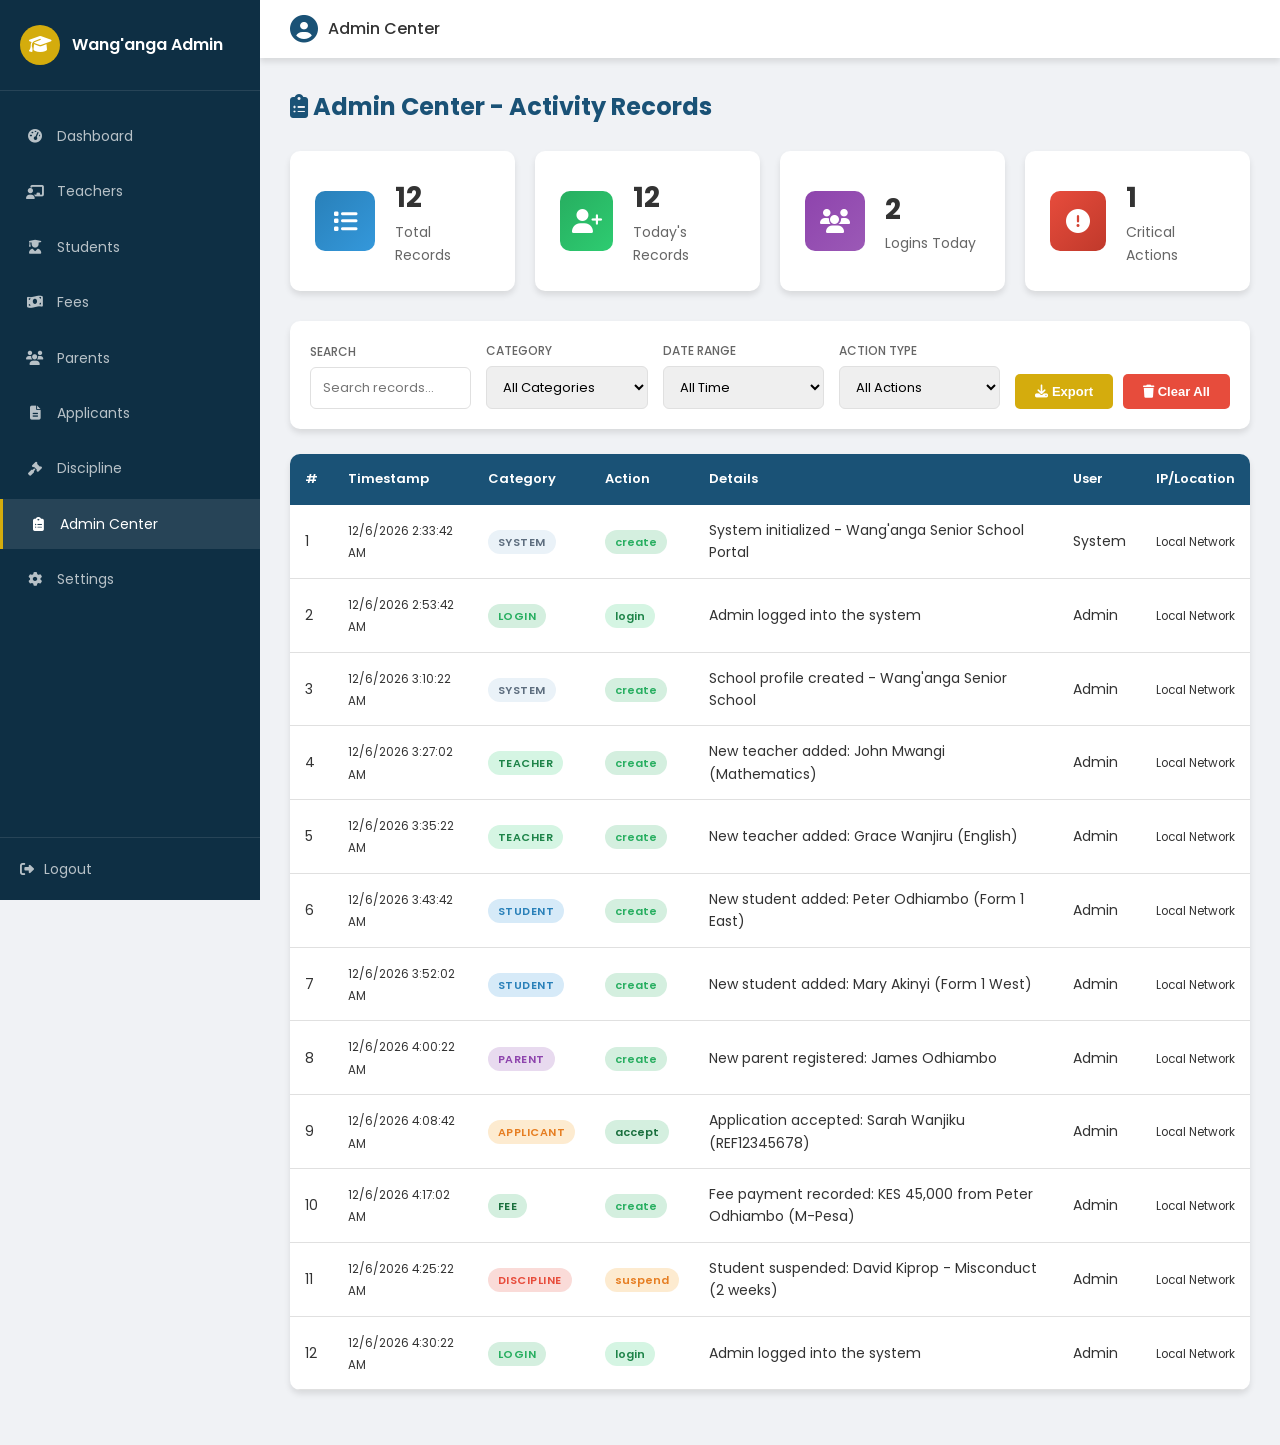
==== admin-center.html @ b23c4b10 "Initial commit - Complete Wang'anga Senior School website with all portals, grading, attendance, tim" ====
<!DOCTYPE html>
<html lang="en">
<head>
    <meta charset="UTF-8">
    <meta name="viewport" content="width=device-width, initial-scale=1.0">
    <title>Admin Center | Wang'anga Senior School</title>
    <link rel="stylesheet" href="style.css">
    <link rel="preconnect" href="https://fonts.googleapis.com">
    <link href="https://fonts.googleapis.com/css2?family=Poppins:wght@300;400;500;600;700&display=swap" rel="stylesheet">
    <link rel="stylesheet" href="https://cdnjs.cloudflare.com/ajax/libs/font-awesome/6.4.0/css/all.min.css">
</head>
<body class="dashboard-body">

    <!-- Sidebar -->
    <aside class="sidebar" id="sidebar">
        <div class="sidebar-header">
            <div class="sidebar-logo"><i class="fas fa-graduation-cap"></i></div>
            <h3>Wang'anga Admin</h3>
        </div>
        <nav class="sidebar-nav">
            <ul>
                <li><a href="admin.html"><i class="fas fa-tachometer-alt"></i> Dashboard</a></li>
                <li><a href="admin.html#teachers"><i class="fas fa-chalkboard-teacher"></i> Teachers</a></li>
                <li><a href="admin.html#students"><i class="fas fa-user-graduate"></i> Students</a></li>
                <li><a href="admin.html#fees"><i class="fas fa-money-bill-wave"></i> Fees</a></li>
                <li><a href="admin.html#parents"><i class="fas fa-users"></i> Parents</a></li>
                <li><a href="admin.html#applicants"><i class="fas fa-file-alt"></i> Applicants</a></li>
                <li><a href="admin.html#discipline"><i class="fas fa-gavel"></i> Discipline</a></li>
                <li><a href="admin-center.html" class="active"><i class="fas fa-clipboard-list"></i> Admin Center</a></li>
                <li><a href="admin.html#settings"><i class="fas fa-cog"></i> Settings</a></li>
            </ul>
        </nav>
        <div class="sidebar-footer">
            <a href="login.html"><i class="fas fa-sign-out-alt"></i> Logout</a>
        </div>
    </aside>

    <!-- Main Content -->
    <main class="main-content">
        <div class="dashboard-topbar">
            <div class="hamburger" onclick="toggleSidebar()"><i class="fas fa-bars"></i></div>
            <div class="topbar-right">
                <div class="admin-profile"><i class="fas fa-user-circle"></i> <span>Admin Center</span></div>
            </div>
        </div>

        <div class="content-section active" id="adminCenter">
            <h2><i class="fas fa-clipboard-list"></i> Admin Center - Activity Records</h2>

            <!-- Summary Cards -->
            <div class="stats-grid">
                <div class="stat-card">
                    <div class="stat-icon" style="background:linear-gradient(135deg,#2980b9,#3498db)"><i class="fas fa-list"></i></div>
                    <div class="stat-info"><h3 id="totalRecords">0</h3><p>Total Records</p></div>
                </div>
                <div class="stat-card">
                    <div class="stat-icon" style="background:linear-gradient(135deg,#27ae60,#2ecc71)"><i class="fas fa-user-plus"></i></div>
                    <div class="stat-info"><h3 id="todayRecords">0</h3><p>Today's Records</p></div>
                </div>
                <div class="stat-card">
                    <div class="stat-icon" style="background:linear-gradient(135deg,#8e44ad,#9b59b6)"><i class="fas fa-users"></i></div>
                    <div class="stat-info"><h3 id="loginsToday">0</h3><p>Logins Today</p></div>
                </div>
                <div class="stat-card">
                    <div class="stat-icon" style="background:linear-gradient(135deg,#e74c3c,#c0392b)"><i class="fas fa-exclamation-circle"></i></div>
                    <div class="stat-info"><h3 id="criticalRecords">0</h3><p>Critical Actions</p></div>
                </div>
            </div>

            <!-- Filters -->
            <div class="filter-bar">
                <div class="filter-group">
                    <label>Search</label>
                    <input type="text" id="searchInput" placeholder="Search records..." oninput="filterRecords()">
                </div>
                <div class="filter-group">
                    <label>Category</label>
                    <select id="filterCategory" onchange="filterRecords()">
                        <option value="all">All Categories</option>
                        <option value="login">Logins</option>
                        <option value="student">Students</option>
                        <option value="teacher">Teachers</option>
                        <option value="parent">Parents</option>
                        <option value="applicant">Applicants</option>
                        <option value="fee">Fees</option>
                        <option value="discipline">Discipline</option>
                        <option value="alumni">Alumni</option>
                        <option value="system">System</option>
                    </select>
                </div>
                <div class="filter-group">
                    <label>Date Range</label>
                    <select id="filterDate" onchange="filterRecords()">
                        <option value="all">All Time</option>
                        <option value="today">Today</option>
                        <option value="week">This Week</option>
                        <option value="month">This Month</option>
                    </select>
                </div>
                <div class="filter-group">
                    <label>Action Type</label>
                    <select id="filterAction" onchange="filterRecords()">
                        <option value="all">All Actions</option>
                        <option value="create">Created</option>
                        <option value="update">Updated</option>
                        <option value="delete">Deleted</option>
                        <option value="login">Login</option>
                        <option value="suspend">Suspended</option>
                        <option value="expel">Expelled</option>
                        <option value="accept">Accepted</option>
                        <option value="reject">Rejected</option>
                    </select>
                </div>
                <div class="filter-group filter-actions">
                    <button class="btn btn-primary" onclick="exportRecords()"><i class="fas fa-download"></i> Export</button>
                    <button class="btn" style="background:#e74c3c;color:white" onclick="clearAllRecords()"><i class="fas fa-trash"></i> Clear All</button>
                </div>
            </div>

            <!-- Records Table -->
            <div class="table-container">
                <table>
                    <thead>
                        <tr>
                            <th>#</th>
                            <th>Timestamp</th>
                            <th>Category</th>
                            <th>Action</th>
                            <th>Details</th>
                            <th>User</th>
                            <th>IP/Location</th>
                        </tr>
                    </thead>
                    <tbody id="recordsTableBody">
                        <tr class="no-data"><td colspan="7">No records found</td></tr>
                    </tbody>
                </table>
            </div>

            <!-- Pagination -->
            <div class="pagination" id="pagination"></div>
        </div>
    </main>

    <script>
        const RECORDS_PER_PAGE = 15;
        let currentPage = 1;

        function getRecords() { return JSON.parse(localStorage.getItem('wanganga_admin_center') || '[]'); }
        function setRecords(data) { localStorage.setItem('wanganga_admin_center', JSON.stringify(data)); }

        // ===== LOGGING FUNCTION =====
        // Call this from anywhere on the site to log an activity
        function logActivity(category, action, details, user) {
            const records = getRecords();
            records.unshift({
                id: records.length + 1,
                timestamp: new Date().toISOString(),
                category: category,
                action: action,
                details: details,
                user: user || 'Admin',
                ip: 'Local Network'
            });
            if (records.length > 500) records.pop();
            setRecords(records);
        }

        // Make it global
        window.logActivity = logActivity;

        // ===== INITIAL SEED DATA =====
        function seedSampleRecords() {
            const records = getRecords();
            if (records.length > 0) return;

            const sampleData = [
                { category: 'system', action: 'create', details: 'System initialized - Wang\'anga Senior School Portal', user: 'System', time: -7200000 },
                { category: 'login', action: 'login', details: 'Admin logged into the system', user: 'Admin', time: -6000000 },
                { category: 'system', action: 'create', details: 'School profile created - Wang\'anga Senior School', user: 'Admin', time: -5000000 },
                { category: 'teacher', action: 'create', details: 'New teacher added: John Mwangi (Mathematics)', user: 'Admin', time: -4000000 },
                { category: 'teacher', action: 'create', details: 'New teacher added: Grace Wanjiru (English)', user: 'Admin', time: -3500000 },
                { category: 'student', action: 'create', details: 'New student added: Peter Odhiambo (Form 1 East)', user: 'Admin', time: -3000000 },
                { category: 'student', action: 'create', details: 'New student added: Mary Akinyi (Form 1 West)', user: 'Admin', time: -2500000 },
                { category: 'parent', action: 'create', details: 'New parent registered: James Odhiambo', user: 'Admin', time: -2000000 },
                { category: 'applicant', action: 'accept', details: 'Application accepted: Sarah Wanjiku (REF12345678)', user: 'Admin', time: -1500000 },
                { category: 'fee', action: 'create', details: 'Fee payment recorded: KES 45,000 from Peter Odhiambo (M-Pesa)', user: 'Admin', time: -1000000 },
                { category: 'discipline', action: 'suspend', details: 'Student suspended: David Kiprop - Misconduct (2 weeks)', user: 'Admin', time: -500000 },
                { category: 'login', action: 'login', details: 'Admin logged into the system', user: 'Admin', time: -200000 },
            ];

            const now = Date.now();
            const seeded = sampleData.map((d, i) => ({
                id: i + 1,
                timestamp: new Date(now + d.time).toISOString(),
                category: d.category,
                action: d.action,
                details: d.details,
                user: d.user,
                ip: 'Local Network'
            }));

            setRecords(seeded);
        }

        // ===== RENDER =====
        function filterRecords() {
            currentPage = 1;
            renderRecords();
        }

        function getFilteredRecords() {
            let records = getRecords();
            const search = document.getElementById('searchInput').value.toLowerCase();
            const category = document.getElementById('filterCategory').value;
            const dateFilter = document.getElementById('filterDate').value;
            const actionFilter = document.getElementById('filterAction').value;

            if (search) {
                records = records.filter(r =>
                    r.details.toLowerCase().includes(search) ||
                    r.user.toLowerCase().includes(search) ||
                    r.category.toLowerCase().includes(search) ||
                    r.action.toLowerCase().includes(search)
                );
            }

            if (category !== 'all') {
                records = records.filter(r => r.category === category);
            }

            if (actionFilter !== 'all') {
                records = records.filter(r => r.action === actionFilter);
            }

            if (dateFilter !== 'all') {
                const now = new Date();
                const today = new Date(now.getFullYear(), now.getMonth(), now.getDate());
                const weekAgo = new Date(today - 7 * 86400000);
                const monthAgo = new Date(today - 30 * 86400000);

                records = records.filter(r => {
                    const d = new Date(r.timestamp);
                    if (dateFilter === 'today') return d >= today;
                    if (dateFilter === 'week') return d >= weekAgo;
                    if (dateFilter === 'month') return d >= monthAgo;
                    return true;
                });
            }

            return records;
        }

        function renderRecords() {
            const records = getFilteredRecords();
            const tbody = document.getElementById('recordsTableBody');
            const total = records.length;
            const totalPages = Math.ceil(total / RECORDS_PER_PAGE);
            const start = (currentPage - 1) * RECORDS_PER_PAGE;
            const pageRecords = records.slice(start, start + RECORDS_PER_PAGE);

            if (!pageRecords.length) {
                tbody.innerHTML = '<tr class="no-data"><td colspan="7">No records found</td></tr>';
            } else {
                tbody.innerHTML = pageRecords.map((r, i) => {
                    const catClass = 'cat-' + r.category;
                    const actClass = 'act-' + r.action;
                    const date = new Date(r.timestamp);
                    return `<tr>
                        <td>${start + i + 1}</td>
                        <td><small>${date.toLocaleDateString()} ${date.toLocaleTimeString()}</small></td>
                        <td><span class="record-badge ${catClass}">${r.category}</span></td>
                        <td><span class="action-badge ${actClass}">${r.action}</span></td>
                        <td>${r.details}</td>
                        <td>${r.user}</td>
                        <td><small>${r.ip}</small></td>
                    </tr>`;
                }).join('');
            }

            renderPagination(totalPages);
            updateSummary();
        }

        function renderPagination(totalPages) {
            const el = document.getElementById('pagination');
            if (totalPages <= 1) { el.innerHTML = ''; return; }
            let html = '';
            if (currentPage > 1) html += `<button onclick="goToPage(${currentPage - 1})"><i class="fas fa-chevron-left"></i></button>`;
            for (let i = 1; i <= totalPages; i++) {
                if (i === currentPage) html += `<button class="active">${i}</button>`;
                else if (i <= 3 || i >= totalPages - 2 || Math.abs(i - currentPage) <= 1) {
                    html += `<button onclick="goToPage(${i})">${i}</button>`;
                } else if (i === 4 || i === totalPages - 3) {
                    html += `<button disabled>...</button>`;
                }
            }
            if (currentPage < totalPages) html += `<button onclick="goToPage(${currentPage + 1})"><i class="fas fa-chevron-right"></i></button>`;
            el.innerHTML = html;
        }

        function goToPage(page) { currentPage = page; renderRecords(); }

        function updateSummary() {
            const records = getRecords();
            const today = new Date(new Date().setHours(0,0,0,0));
            const todayRecs = records.filter(r => new Date(r.timestamp) >= today);
            const loginsToday = todayRecs.filter(r => r.action === 'login');
            const critical = records.filter(r => r.action === 'suspend' || r.action === 'expel' || r.action === 'delete');

            document.getElementById('totalRecords').textContent = records.length;
            document.getElementById('todayRecords').textContent = todayRecs.length;
            document.getElementById('loginsToday').textContent = loginsToday.length;
            document.getElementById('criticalRecords').textContent = critical.length;
        }

        // ===== EXPORT =====
        function exportRecords() {
            const records = getFilteredRecords();
            let csv = 'No,Timestamp,Category,Action,Details,User,IP\n';
            records.forEach((r, i) => {
                csv += `${i+1},${r.timestamp},${r.category},${r.action},"${r.details}",${r.user},${r.ip}\n`;
            });
            const blob = new Blob([csv], { type: 'text/csv' });
            const url = URL.createObjectURL(blob);
            const a = document.createElement('a');
            a.href = url;
            a.download = 'wanganga_activity_records_' + new Date().toISOString().slice(0,10) + '.csv';
            a.click();
            URL.revokeObjectURL(url);
        }

        function clearAllRecords() {
            if (!confirm('Are you sure you want to clear ALL activity records? This cannot be undone.')) return;
            if (!confirm('FINAL WARNING: This will permanently delete all records. Continue?')) return;
            setRecords([]);
            renderRecords();
        }

        // ===== SIDEBAR =====
        function toggleSidebar() { document.getElementById('sidebar').classList.toggle('active'); }

        // ===== INIT =====
        seedSampleRecords();
        renderRecords();
    </script>

</body>
</html>
---- style.css ----
/* ===== CSS Variables ===== */
:root {
    --primary: #1a5276;
    --primary-dark: #0e2f44;
    --secondary: #d4ac0d;
    --accent: #27ae60;
    --text: #333333;
    --text-light: #666666;
    --white: #ffffff;
    --light: #f8f9fa;
    --border: #e0e0e0;
    --shadow: 0 4px 6px rgba(0,0,0,0.1);
    --shadow-lg: 0 10px 30px rgba(0,0,0,0.15);
    --transition: all 0.3s ease;
}

/* ===== Reset & Base ===== */
* {
    margin: 0;
    padding: 0;
    box-sizing: border-box;
}

html {
    scroll-behavior: smooth;
}

body {
    font-family: 'Poppins', sans-serif;
    line-height: 1.6;
    color: var(--text);
}

a {
    text-decoration: none;
    color: inherit;
}

ul {
    list-style: none;
}

.container {
    max-width: 1200px;
    margin: 0 auto;
    padding: 0 20px;
}

/* ===== Top Bar ===== */
.top-bar {
    background: var(--primary-dark);
    color: var(--white);
    padding: 10px 0;
    font-size: 14px;
}

.top-bar .container {
    display: flex;
    justify-content: space-between;
    align-items: center;
}

.top-bar-left {
    display: flex;
    gap: 30px;
}

.top-bar-left span {
    display: flex;
    align-items: center;
    gap: 8px;
}

.top-bar-right {
    display: flex;
    gap: 15px;
}

.top-bar-right a {
    color: var(--white);
    font-size: 16px;
    transition: var(--transition);
}

.top-bar-right a:hover {
    color: var(--secondary);
}

/* ===== Header ===== */
.header {
    background: var(--white);
    padding: 15px 0;
    position: sticky;
    top: 0;
    z-index: 1000;
    box-shadow: var(--shadow);
    transition: var(--transition);
}

.header.scrolled {
    padding: 10px 0;
    box-shadow: var(--shadow-lg);
}

.header .container {
    display: flex;
    justify-content: space-between;
    align-items: center;
}

.logo {
    display: flex;
    align-items: center;
    gap: 15px;
}

.logo-icon {
    width: 50px;
    height: 50px;
    background: var(--primary);
    border-radius: 50%;
    display: flex;
    align-items: center;
    justify-content: center;
    color: var(--white);
    font-size: 24px;
}

.logo-text h1 {
    font-size: 22px;
    color: var(--primary);
    font-weight: 700;
}

.logo-text p {
    font-size: 12px;
    color: var(--secondary);
    font-weight: 500;
}

.nav ul {
    display: flex;
    gap: 30px;
}

.nav a {
    font-weight: 500;
    padding: 10px 0;
    position: relative;
    transition: var(--transition);
}

.nav a::after {
    content: '';
    position: absolute;
    bottom: 0;
    left: 0;
    width: 0;
    height: 2px;
    background: var(--secondary);
    transition: var(--transition);
}

.nav a:hover::after,
.nav a.active::after {
    width: 100%;
}

.nav a:hover,
.nav a.active {
    color: var(--primary);
}

.menu-toggle {
    display: none;
    font-size: 24px;
    cursor: pointer;
}

.header-login-btn {
    padding: 10px 25px;
    font-size: 14px;
}

/* ===== Hero Section ===== */
.hero {
    height: 100vh;
    min-height: 600px;
    background: linear-gradient(135deg, var(--primary) 0%, var(--primary-dark) 100%);
    display: flex;
    align-items: center;
    justify-content: center;
    text-align: center;
    position: relative;
    background-size: cover;
    background-position: center;
    background-image: url('images/hero-bg.jpg');
}

.hero-overlay {
    position: absolute;
    top: 0;
    left: 0;
    width: 100%;
    height: 100%;
    background: rgba(0,0,0,0.5);
}

.hero-content {
    position: relative;
    z-index: 1;
    color: var(--white);
    padding: 0 20px;
}

.hero-content h2 {
    font-size: 48px;
    margin-bottom: 20px;
    font-weight: 700;
}

.hero-content p {
    font-size: 20px;
    margin-bottom: 30px;
    opacity: 0.9;
}

.hero-buttons {
    display: flex;
    gap: 20px;
    justify-content: center;
}

/* ===== Buttons ===== */
.btn {
    display: inline-block;
    padding: 15px 35px;
    border-radius: 5px;
    font-weight: 600;
    transition: var(--transition);
    cursor: pointer;
    border: none;
    font-size: 16px;
}

.btn-primary {
    background: var(--secondary);
    color: var(--white);
}

.btn-primary:hover {
    background: #c9a208;
    transform: translateY(-3px);
    box-shadow: var(--shadow-lg);
}

.btn-secondary {
    background: transparent;
    color: var(--white);
    border: 2px solid var(--white);
}

.btn-secondary:hover {
    background: var(--white);
    color: var(--primary);
}

/* ===== Stats Section ===== */
.stats {
    background: var(--primary);
    padding: 50px 0;
}

.stats .container {
    display: grid;
    grid-template-columns: repeat(4, 1fr);
    gap: 30px;
    text-align: center;
    color: var(--white);
}

.stat-item i {
    font-size: 40px;
    margin-bottom: 15px;
    color: var(--secondary);
}

.stat-item h3 {
    font-size: 36px;
    font-weight: 700;
}

.stat-item p {
    font-size: 14px;
    opacity: 0.8;
}

/* ===== Section Styles ===== */
.section-header {
    text-align: center;
    margin-bottom: 50px;
}

.section-header h2 {
    font-size: 36px;
    color: var(--primary);
    margin-bottom: 10px;
    position: relative;
    display: inline-block;
}

.section-header h2::after {
    content: '';
    position: absolute;
    bottom: -10px;
    left: 50%;
    transform: translateX(-50%);
    width: 60px;
    height: 3px;
    background: var(--secondary);
}

.section-header p {
    color: var(--text-light);
    font-size: 18px;
    margin-top: 20px;
}

/* ===== About Section ===== */
.about {
    padding: 100px 0;
    background: var(--light);
}

.about-content {
    display: grid;
    grid-template-columns: 1fr 1fr;
    gap: 50px;
    align-items: center;
}

.about-text h3 {
    color: var(--primary);
    margin-bottom: 15px;
    font-size: 22px;
}

.about-text p {
    margin-bottom: 20px;
    color: var(--text-light);
}

.values {
    display: grid;
    grid-template-columns: repeat(2, 1fr);
    gap: 15px;
    margin-top: 30px;
}

.value-item {
    display: flex;
    align-items: center;
    gap: 10px;
}

.value-item i {
    color: var(--accent);
}

.school-photo {
    width: 100%;
    height: 400px;
    border-radius: 10px;
    overflow: hidden;
    box-shadow: var(--shadow-lg);
}

.school-photo img {
    width: 100%;
    height: 100%;
    object-fit: cover;
}

/* ===== Academics Section ===== */
.academics {
    padding: 100px 0;
}

.academic-grid {
    display: grid;
    grid-template-columns: repeat(3, 1fr);
    gap: 30px;
}

.academic-card {
    background: var(--white);
    padding: 40px 30px;
    border-radius: 10px;
    text-align: center;
    box-shadow: var(--shadow);
    transition: var(--transition);
}

.academic-card:hover {
    transform: translateY(-10px);
    box-shadow: var(--shadow-lg);
}

.card-icon {
    width: 80px;
    height: 80px;
    background: linear-gradient(135deg, var(--primary) 0%, var(--primary-dark) 100%);
    border-radius: 50%;
    display: flex;
    align-items: center;
    justify-content: center;
    margin: 0 auto 20px;
    color: var(--white);
    font-size: 32px;
}

.academic-card h3 {
    color: var(--primary);
    margin-bottom: 15px;
}

.academic-card p {
    color: var(--text-light);
    font-size: 14px;
}

/* ===== Admissions Section ===== */
.admissions {
    padding: 100px 0;
    background: var(--light);
}

.admissions-content {
    display: grid;
    grid-template-columns: 1fr 1fr;
    gap: 50px;
}

.steps {
    margin-top: 30px;
}

.step {
    display: flex;
    gap: 20px;
    margin-bottom: 30px;
}

.step-number {
    width: 50px;
    height: 50px;
    background: var(--primary);
    border-radius: 50%;
    display: flex;
    align-items: center;
    justify-content: center;
    color: var(--white);
    font-weight: 700;
    font-size: 20px;
    flex-shrink: 0;
}

.step-text h4 {
    color: var(--primary);
    margin-bottom: 5px;
}

.step-text p {
    color: var(--text-light);
    font-size: 14px;
}

.fee-structure table {
    width: 100%;
    border-collapse: collapse;
    margin-bottom: 20px;
}

.fee-structure th,
.fee-structure td {
    padding: 15px;
    text-align: left;
    border-bottom: 1px solid var(--border);
}

.fee-structure th {
    background: var(--primary);
    color: var(--white);
}

.fee-structure .total {
    background: var(--light);
}

/* ===== Activities Section ===== */
.activities {
    padding: 100px 0;
}

.activities-grid {
    display: grid;
    grid-template-columns: repeat(4, 1fr);
    gap: 30px;
}

.activity-card {
    background: var(--white);
    padding: 40px 20px;
    border-radius: 10px;
    text-align: center;
    box-shadow: var(--shadow);
    transition: var(--transition);
}

.activity-card:hover {
    transform: translateY(-5px);
    box-shadow: var(--shadow-lg);
}

.activity-card i {
    font-size: 48px;
    color: var(--secondary);
    margin-bottom: 20px;
}

.activity-card h3 {
    color: var(--primary);
    margin-bottom: 10px;
}

.activity-card p {
    color: var(--text-light);
    font-size: 14px;
}

/* ===== Parent Portal Section ===== */
.parent-portal {
    padding: 100px 0;
    background: linear-gradient(135deg, var(--primary) 0%, var(--primary-dark) 100%);
    color: var(--white);
}

.parent-portal .section-header h2 {
    color: var(--white);
}

.parent-portal .section-header p {
    color: rgba(255,255,255,0.8);
}

.portal-grid {
    display: grid;
    grid-template-columns: repeat(3, 1fr);
    gap: 30px;
}

.portal-card {
    background: rgba(255,255,255,0.1);
    padding: 40px 30px;
    border-radius: 10px;
    text-align: center;
    transition: var(--transition);
    backdrop-filter: blur(5px);
}

.portal-card:hover {
    background: rgba(255,255,255,0.2);
    transform: translateY(-5px);
}

.portal-card i {
    font-size: 48px;
    color: var(--secondary);
    margin-bottom: 20px;
}

.portal-card h3 {
    margin-bottom: 15px;
    font-size: 20px;
}

.portal-card p {
    font-size: 14px;
    opacity: 0.9;
    margin-bottom: 20px;
}

.portal-card .btn {
    background: var(--secondary);
    color: var(--white);
    padding: 12px 25px;
    font-size: 14px;
}

/* ===== Online Application Section ===== */
.online-application {
    padding: 100px 0;
    background: var(--light);
}

.application-content {
    display: grid;
    grid-template-columns: 1fr 1fr;
    gap: 50px;
    align-items: center;
}

.application-form {
    background: var(--white);
    padding: 40px;
    border-radius: 10px;
    box-shadow: var(--shadow);
}

.application-form h3 {
    color: var(--primary);
    margin-bottom: 25px;
    text-align: center;
}

.form-row {
    display: grid;
    grid-template-columns: 1fr 1fr;
    gap: 20px;
}

.form-group {
    margin-bottom: 20px;
}

.form-group label {
    display: block;
    margin-bottom: 8px;
    color: var(--text);
    font-weight: 500;
}

.form-group input,
.form-group select,
.form-group textarea {
    width: 100%;
    padding: 12px 15px;
    border: 1px solid var(--border);
    border-radius: 5px;
    font-family: inherit;
    font-size: 14px;
    transition: var(--transition);
}

.form-group input:focus,
.form-group select:focus,
.form-group textarea:focus {
    outline: none;
    border-color: var(--primary);
    box-shadow: 0 0 0 3px rgba(26,82,118,0.1);
}

.requirements-list h4 {
    color: var(--primary);
    margin-bottom: 20px;
    font-size: 22px;
}

.requirements-list ul {
    margin-bottom: 30px;
}

.requirements-list li {
    padding: 12px 0;
    border-bottom: 1px solid var(--border);
    display: flex;
    align-items: center;
    gap: 10px;
}

.requirements-list li i {
    color: var(--accent);
}

/* ===== Alumni Section ===== */
.alumni {
    padding: 100px 0;
}

.alumni-content {
    display: grid;
    grid-template-columns: repeat(3, 1fr);
    gap: 30px;
}

.alumni-card {
    background: var(--white);
    padding: 30px;
    border-radius: 10px;
    box-shadow: var(--shadow);
    text-align: center;
    transition: var(--transition);
}

.alumni-card:hover {
    transform: translateY(-5px);
    box-shadow: var(--shadow-lg);
}

.alumni-avatar {
    width: 100px;
    height: 100px;
    background: var(--primary);
    border-radius: 50%;
    display: flex;
    align-items: center;
    justify-content: center;
    margin: 0 auto 20px;
    color: var(--white);
    font-size: 40px;
}

.alumni-card h4 {
    color: var(--primary);
    margin-bottom: 5px;
}

.alumni-card .year {
    color: var(--secondary);
    font-size: 14px;
    margin-bottom: 10px;
}

.alumni-card p {
    color: var(--text-light);
    font-size: 14px;
    font-style: italic;
}

/* ===== Notifications Section ===== */
.notifications {
    padding: 100px 0;
    background: var(--light);
}

.notifications-grid {
    display: grid;
    grid-template-columns: repeat(2, 1fr);
    gap: 30px;
}

.notification-card {
    background: var(--white);
    padding: 30px;
    border-radius: 10px;
    box-shadow: var(--shadow);
    display: flex;
    gap: 20px;
    align-items: flex-start;
}

.notification-card i {
    font-size: 36px;
    color: var(--primary);
    flex-shrink: 0;
}

.notification-card h4 {
    color: var(--primary);
    margin-bottom: 10px;
}

.notification-card p {
    color: var(--text-light);
    font-size: 14px;
}

/* ===== Contact Section ===== */
.contact {
    padding: 100px 0;
}

.contact-content {
    display: grid;
    grid-template-columns: 1fr 1fr;
    gap: 50px;
}

.contact-item {
    display: flex;
    gap: 20px;
    margin-bottom: 30px;
}

.contact-item i {
    width: 50px;
    height: 50px;
    background: var(--primary);
    border-radius: 50%;
    display: flex;
    align-items: center;
    justify-content: center;
    color: var(--white);
    font-size: 18px;
    flex-shrink: 0;
}

.contact-item h4 {
    color: var(--primary);
    margin-bottom: 5px;
}

.contact-item p {
    color: var(--text-light);
}

.contact-form .form-group {
    margin-bottom: 20px;
}

.contact-form input,
.contact-form textarea {
    width: 100%;
    padding: 15px;
    border: 1px solid var(--border);
    border-radius: 5px;
    font-family: inherit;
    font-size: 14px;
    transition: var(--transition);
}

.contact-form input:focus,
.contact-form textarea:focus {
    outline: none;
    border-color: var(--primary);
    box-shadow: 0 0 0 3px rgba(26,82,118,0.1);
}

/* ===== Footer ===== */
.footer {
    background: var(--primary-dark);
    color: var(--white);
    padding: 80px 0 30px;
}

.footer-grid {
    display: grid;
    grid-template-columns: 2fr 1fr 1fr 1.5fr;
    gap: 40px;
    margin-bottom: 50px;
}

.footer h3,
.footer h4 {
    margin-bottom: 20px;
}

.footer h3 {
    font-size: 22px;
}

.footer h4 {
    font-size: 16px;
    color: var(--secondary);
}

.footer p {
    opacity: 0.8;
    font-size: 14px;
    line-height: 1.8;
}

.social-links {
    display: flex;
    gap: 15px;
    margin-top: 20px;
}

.social-links a {
    width: 40px;
    height: 40px;
    background: rgba(255,255,255,0.1);
    border-radius: 50%;
    display: flex;
    align-items: center;
    justify-content: center;
    transition: var(--transition);
}

.social-links a:hover {
    background: var(--secondary);
}

.footer ul li {
    margin-bottom: 12px;
}

.footer ul li a {
    opacity: 0.8;
    transition: var(--transition);
    font-size: 14px;
}

.footer ul li a:hover {
    opacity: 1;
    color: var(--secondary);
}

.contact-list li {
    display: flex;
    align-items: center;
    gap: 10px;
    opacity: 0.8;
    font-size: 14px;
}

.footer-bottom {
    text-align: center;
    padding-top: 30px;
    border-top: 1px solid rgba(255,255,255,0.1);
}

.footer-bottom p {
    font-size: 14px;
}

/* ===== WhatsApp Widget ===== */
.whatsapp-widget {
    position: fixed;
    bottom: 30px;
    right: 30px;
    z-index: 9999;
}

.whatsapp-btn {
    width: 60px;
    height: 60px;
    background: #25D366;
    border-radius: 50%;
    display: flex;
    align-items: center;
    justify-content: center;
    color: var(--white);
    font-size: 30px;
    box-shadow: 0 4px 15px rgba(37,211,102,0.4);
    transition: var(--transition);
    cursor: pointer;
}

.whatsapp-btn:hover {
    transform: scale(1.1);
    box-shadow: 0 6px 20px rgba(37,211,102,0.5);
}

.whatsapp-popup {
    position: absolute;
    bottom: 80px;
    right: 0;
    width: 320px;
    background: var(--white);
    border-radius: 10px;
    box-shadow: var(--shadow-lg);
    display: none;
    overflow: hidden;
}

.whatsapp-popup.active {
    display: block;
}

.whatsapp-popup-header {
    background: #075E54;
    color: var(--white);
    padding: 20px;
    text-align: center;
}

.whatsapp-popup-header h4 {
    margin-bottom: 5px;
}

.whatsapp-popup-header p {
    font-size: 12px;
    opacity: 0.9;
}

.whatsapp-popup-body {
    padding: 20px;
    text-align: center;
}

.whatsapp-popup-body p {
    margin-bottom: 20px;
    color: var(--text-light);
    font-size: 14px;
}

.whatsapp-popup-body a {
    display: inline-block;
    background: #25D366;
    color: var(--white);
    padding: 12px 30px;
    border-radius: 25px;
    font-weight: 600;
    transition: var(--transition);
}

.whatsapp-popup-body a:hover {
    background: #1da851;
}

/* ===== Responsive Design ===== */
@media (max-width: 992px) {
    .nav {
        display: none;
        position: absolute;
        top: 100%;
        left: 0;
        width: 100%;
        background: var(--white);
        padding: 20px;
        box-shadow: var(--shadow-lg);
    }

    .nav.active {
        display: block;
    }

    .nav ul {
        flex-direction: column;
        gap: 15px;
    }

    .menu-toggle {
        display: block;
    }

    .stats .container {
        grid-template-columns: repeat(2, 1fr);
    }

    .about-content,
    .admissions-content,
    .application-content,
    .contact-content {
        grid-template-columns: 1fr;
    }

    .academic-grid {
        grid-template-columns: repeat(2, 1fr);
    }

    .activities-grid {
        grid-template-columns: repeat(2, 1fr);
    }

    .portal-grid {
        grid-template-columns: 1fr;
    }

    .alumni-content {
        grid-template-columns: 1fr;
    }

    .notifications-grid {
        grid-template-columns: 1fr;
    }

    .footer-grid {
        grid-template-columns: repeat(2, 1fr);
    }
}

@media (max-width: 576px) {
    .top-bar-left {
        flex-direction: column;
        gap: 10px;
    }

    .hero-content h2 {
        font-size: 32px;
    }

    .hero-content p {
        font-size: 16px;
    }

    .hero-buttons {
        flex-direction: column;
    }

    .stats .container {
        grid-template-columns: 1fr;
    }

    .academic-grid,
    .activities-grid {
        grid-template-columns: 1fr;
    }

    .footer-grid {
        grid-template-columns: 1fr;
    }

    .form-row {
        grid-template-columns: 1fr;
    }

    .whatsapp-widget {
        bottom: 20px;
        right: 20px;
    }

    .whatsapp-btn {
        width: 50px;
        height: 50px;
        font-size: 24px;
    }
}

/* ===== Login Page ===== */
.login-body {
    background: linear-gradient(135deg, var(--primary) 0%, var(--primary-dark) 100%);
    min-height: 100vh;
    display: flex;
    align-items: center;
    justify-content: center;
}

.login-container {
    width: 100%;
    max-width: 1000px;
    padding: 40px 20px;
}

.login-header {
    text-align: center;
    margin-bottom: 50px;
}

.login-logo .logo-icon {
    width: 80px;
    height: 80px;
    background: var(--white);
    border-radius: 50%;
    display: flex;
    align-items: center;
    justify-content: center;
    margin: 0 auto 20px;
    color: var(--primary);
    font-size: 36px;
}

.login-logo h1 {
    color: var(--white);
    font-size: 32px;
    margin-bottom: 10px;
}

.login-logo p {
    color: rgba(255,255,255,0.8);
    font-size: 16px;
}

.login-grid {
    display: grid;
    grid-template-columns: repeat(3, 1fr);
    gap: 20px;
    margin-bottom: 40px;
}

.login-card {
    background: var(--white);
    padding: 35px 20px;
    border-radius: 15px;
    text-align: center;
    cursor: pointer;
    transition: var(--transition);
    box-shadow: var(--shadow);
}

.login-card:hover {
    transform: translateY(-10px);
    box-shadow: var(--shadow-lg);
}

.login-card .card-icon {
    width: 70px;
    height: 70px;
    border-radius: 50%;
    display: flex;
    align-items: center;
    justify-content: center;
    margin: 0 auto 20px;
    font-size: 28px;
    color: var(--white);
}

.admin-icon { background: linear-gradient(135deg, #c0392b, #e74c3c); }
.student-icon { background: linear-gradient(135deg, #2980b9, #3498db); }
.teacher-icon { background: linear-gradient(135deg, #27ae60, #2ecc71); }
.parent-icon { background: linear-gradient(135deg, #8e44ad, #9b59b6); }
.applicant-icon { background: linear-gradient(135deg, #d4ac0d, #f1c40f); }
.alumni-icon { background: linear-gradient(135deg, #1a5276, #2980b9); }

.login-card h3 {
    color: var(--primary);
    margin-bottom: 8px;
    font-size: 18px;
}

.login-card p {
    color: var(--text-light);
    font-size: 12px;
}

.login-footer {
    text-align: center;
}

.login-footer a {
    color: var(--white);
    font-size: 14px;
    opacity: 0.9;
    transition: var(--transition);
}

.login-footer a:hover {
    opacity: 1;
    color: var(--secondary);
}

/* ===== Login Modal ===== */
.login-modal {
    position: fixed;
    top: 0;
    left: 0;
    width: 100%;
    height: 100%;
    background: rgba(0,0,0,0.6);
    display: none;
    align-items: center;
    justify-content: center;
    z-index: 10000;
}

.login-modal.active {
    display: flex;
}

.modal-content {
    background: var(--white);
    width: 100%;
    max-width: 420px;
    border-radius: 15px;
    overflow: hidden;
    box-shadow: var(--shadow-lg);
    animation: modalSlide 0.3s ease;
}

@keyframes modalSlide {
    from {
        opacity: 0;
        transform: translateY(-30px);
    }
    to {
        opacity: 1;
        transform: translateY(0);
    }
}

.modal-header {
    background: var(--primary);
    color: var(--white);
    padding: 25px 30px;
    display: flex;
    justify-content: space-between;
    align-items: center;
}

.modal-header h3 {
    font-size: 20px;
}

.close-modal {
    font-size: 28px;
    cursor: pointer;
    transition: var(--transition);
}

.close-modal:hover {
    color: var(--secondary);
}

.modal-body {
    padding: 40px 30px;
}

.modal-icon {
    width: 80px;
    height: 80px;
    background: var(--primary);
    border-radius: 50%;
    display: flex;
    align-items: center;
    justify-content: center;
    margin: 0 auto 30px;
    color: var(--white);
    font-size: 32px;
}

.modal-body .form-group {
    margin-bottom: 20px;
}

.modal-body label {
    display: block;
    margin-bottom: 8px;
    font-weight: 500;
    color: var(--text);
}

.modal-body input[type="text"],
.modal-body input[type="password"] {
    width: 100%;
    padding: 14px 15px;
    border: 1px solid var(--border);
    border-radius: 8px;
    font-family: inherit;
    font-size: 14px;
    transition: var(--transition);
}

.modal-body input:focus {
    outline: none;
    border-color: var(--primary);
    box-shadow: 0 0 0 3px rgba(26,82,118,0.1);
}

.password-input {
    position: relative;
}

.password-input input {
    padding-right: 45px;
}

.toggle-password {
    position: absolute;
    right: 15px;
    top: 50%;
    transform: translateY(-50%);
    cursor: pointer;
    color: var(--text-light);
}

.form-options {
    display: flex;
    justify-content: space-between;
    align-items: center;
    margin-bottom: 25px;
    font-size: 13px;
}

.remember-me {
    display: flex;
    align-items: center;
    gap: 8px;
    cursor: pointer;
}

.forgot-password {
    color: var(--primary);
}

.forgot-password:hover {
    color: var(--secondary);
}

.login-btn {
    width: 100%;
    padding: 14px;
    font-size: 16px;
}

.modal-footer-text {
    text-align: center;
    margin-top: 25px;
    font-size: 13px;
    color: var(--text-light);
}

.modal-footer-text a {
    color: var(--primary);
    font-weight: 600;
}

/* ===== Login Page Responsive ===== */
@media (max-width: 992px) {
    .login-grid {
        grid-template-columns: repeat(3, 1fr);
    }
}

@media (max-width: 576px) {
    .login-grid {
        grid-template-columns: repeat(2, 1fr);
    }

    .login-logo h1 {
        font-size: 24px;
    }

    .login-card {
        padding: 25px 15px;
    }

    .login-card .card-icon {
        width: 55px;
        height: 55px;
        font-size: 22px;
    }
}

/* ===== Profile Photo Upload ===== */
.photo-upload {
    display: flex;
    flex-direction: column;
    align-items: center;
    margin-bottom: 20px;
}

.photo-preview {
    width: 100px;
    height: 100px;
    border-radius: 50%;
    background: var(--light);
    border: 3px dashed var(--border);
    display: flex;
    align-items: center;
    justify-content: center;
    overflow: hidden;
    margin-bottom: 10px;
    cursor: pointer;
    transition: var(--transition);
}

.photo-preview:hover {
    border-color: var(--primary);
}

.photo-preview img {
    width: 100%;
    height: 100%;
    object-fit: cover;
}

.photo-preview i {
    font-size: 30px;
    color: var(--text-light);
}

.photo-preview.has-photo {
    border-style: solid;
    border-color: var(--primary);
}

.photo-upload input[type="file"] {
    display: none;
}

.photo-upload label {
    font-size: 12px;
    color: var(--primary);
    cursor: pointer;
    font-weight: 500;
}

.profile-photo-lg {
    width: 120px;
    height: 120px;
    font-size: 40px;
}

.profile-card {
    background: var(--white);
    padding: 40px;
    border-radius: 10px;
    box-shadow: var(--shadow);
    max-width: 500px;
    text-align: center;
}

/* ===== Online Cards ===== */
.create-card-form {
    background: var(--white);
    padding: 30px;
    border-radius: 10px;
    box-shadow: var(--shadow);
}

.create-card-form .form-group {
    margin-bottom: 18px;
}

.create-card-form label {
    display: block;
    margin-bottom: 6px;
    font-weight: 500;
    font-size: 13px;
}

.create-card-form input,
.create-card-form select,
.create-card-form textarea {
    width: 100%;
    padding: 12px 15px;
    border: 1px solid var(--border);
    border-radius: 6px;
    font-family: inherit;
    font-size: 14px;
}

.create-card-form input:focus,
.create-card-form select:focus,
.create-card-form textarea:focus {
    outline: none;
    border-color: var(--primary);
    box-shadow: 0 0 0 3px rgba(26,82,118,0.1);
}

/* Assignment Cards Grid */
.cards-grid {
    display: grid;
    grid-template-columns: repeat(auto-fill, minmax(320px, 1fr));
    gap: 25px;
}

.assignment-card {
    background: var(--white);
    border-radius: 12px;
    padding: 25px;
    box-shadow: var(--shadow);
    transition: var(--transition);
    border-left: 5px solid var(--primary);
}

.assignment-card:hover {
    transform: translateY(-5px);
    box-shadow: var(--shadow-lg);
}

.assignment-card.card-submitted {
    border-left-color: #27ae60;
    opacity: 0.85;
}

.assignment-card.card-expired {
    border-left-color: #e74c3c;
}

.assignment-card.card-urgent {
    border-left-color: #e67e22;
    animation: pulse 2s infinite;
}

@keyframes pulse {
    0%, 100% { box-shadow: var(--shadow); }
    50% { box-shadow: 0 0 15px rgba(231,76,60,0.3); }
}

.card-header {
    display: flex;
    justify-content: space-between;
    margin-bottom: 12px;
}

.card-type {
    padding: 3px 10px;
    border-radius: 15px;
    font-size: 11px;
    font-weight: 600;
    background: #eaf2f8;
    color: #2980b9;
}

.card-subject {
    padding: 3px 10px;
    border-radius: 15px;
    font-size: 11px;
    font-weight: 600;
    background: #d5f5e3;
    color: #27ae60;
}

.assignment-card h3 {
    color: var(--primary);
    font-size: 18px;
    margin-bottom: 10px;
}

.card-teacher, .card-class {
    font-size: 13px;
    color: var(--text-light);
    margin-bottom: 5px;
}

.card-teacher i, .card-class i {
    width: 16px;
    margin-right: 5px;
}

.card-deadline {
    margin: 12px 0;
    padding: 10px;
    background: var(--light);
    border-radius: 6px;
    font-size: 13px;
    display: flex;
    align-items: center;
    gap: 8px;
}

.card-time {
    text-align: center;
    font-weight: 600;
    font-size: 13px;
    padding: 6px;
    border-radius: 6px;
    margin-bottom: 12px;
    background: #d5f5e3;
    color: #27ae60;
}

.card-time.card-expired {
    background: #fadbd8;
    color: #e74c3c;
}

.card-time.card-urgent {
    background: #fdebd0;
    color: #e67e22;
}

.card-footer {
    display: flex;
    justify-content: space-between;
    align-items: center;
    padding-top: 12px;
    border-top: 1px solid var(--border);
}

.card-score {
    font-size: 12px;
    color: var(--text-light);
}

.card-status-badge {
    padding: 5px 12px;
    border-radius: 15px;
    font-size: 11px;
    font-weight: 600;
}

.card-status-badge.submitted {
    background: #d5f5e3;
    color: #27ae60;
}

.card-status-badge.expired {
    background: #fadbd8;
    color: #e74c3c;
}

.btn-sm {
    padding: 8px 18px;
    font-size: 12px;
}

/* Card Detail Box */
.card-detail-box {
    background: var(--light);
    padding: 20px;
    border-radius: 8px;
    margin-bottom: 20px;
}

.card-detail-box p {
    margin-bottom: 8px;
    font-size: 14px;
}

.card-description {
    margin-top: 10px;
    padding: 12px;
    background: var(--white);
    border-radius: 6px;
    font-size: 14px;
    line-height: 1.6;
}

/* ===== Grade Book ===== */
.gradebook-filters {
    background: var(--white);
    padding: 20px;
    border-radius: 10px;
    box-shadow: var(--shadow);
}

.gradebook-filters .form-row {
    display: grid;
    grid-template-columns: repeat(3, 1fr);
    gap: 15px;
}

.gradebook-filters .form-group {
    margin-bottom: 0;
}

.gradebook-filters label {
    display: block;
    margin-bottom: 6px;
    font-weight: 500;
    font-size: 13px;
}

.gradebook-filters select {
    width: 100%;
    padding: 10px 12px;
    border: 1px solid var(--border);
    border-radius: 6px;
    font-family: inherit;
    font-size: 13px;
}

.gradebook-summary {
    display: flex;
    gap: 30px;
    margin-top: 20px;
    background: var(--white);
    padding: 20px;
    border-radius: 10px;
    box-shadow: var(--shadow);
}

.summary-item {
    font-size: 14px;
}

.summary-item strong {
    color: var(--primary);
}

.grade-input {
    width: 80px;
    padding: 8px 10px;
    border: 1px solid var(--border);
    border-radius: 5px;
    font-family: inherit;
    font-size: 13px;
    text-align: center;
}

.grade-input:focus {
    outline: none;
    border-color: var(--primary);
    box-shadow: 0 0 0 2px rgba(26,82,118,0.1);
}

.remark-input {
    width: 120px;
    padding: 8px 10px;
    border: 1px solid var(--border);
    border-radius: 5px;
    font-family: inherit;
    font-size: 13px;
}

.remark-input:focus {
    outline: none;
    border-color: var(--primary);
}

.grade-display, .points-display {
    font-weight: 600;
    text-align: center;
    color: var(--primary);
}

/* ===== Grades on Student Dashboard ===== */
.grades-summary-cards {
    display: grid;
    grid-template-columns: repeat(4, 1fr);
    gap: 15px;
    margin-bottom: 25px;
}

.grade-summary-card {
    background: var(--white);
    padding: 20px;
    border-radius: 10px;
    box-shadow: var(--shadow);
    text-align: center;
}

.grade-summary-card h4 {
    font-size: 28px;
    color: var(--primary);
    margin-bottom: 5px;
}

.grade-summary-card p {
    font-size: 12px;
    color: var(--text-light);
}

@media (max-width: 768px) {
    .gradebook-filters .form-row {
        grid-template-columns: 1fr;
    }
    .gradebook-summary {
        flex-wrap: wrap;
        gap: 15px;
    }
    .grades-summary-cards {
        grid-template-columns: repeat(2, 1fr);
    }
}

/* Small photo in table */
.table-photo {
    width: 35px;
    height: 35px;
    border-radius: 50%;
    object-fit: cover;
    border: 2px solid var(--primary);
}

.table-photo-placeholder {
    width: 35px;
    height: 35px;
    border-radius: 50%;
    background: var(--primary);
    color: var(--white);
    display: flex;
    align-items: center;
    justify-content: center;
    font-size: 12px;
    font-weight: 600;
}

/* ===== Dashboard Layout ===== */
.dashboard-body {
    background: #f0f2f5;
    display: flex;
    min-height: 100vh;
}

/* Sidebar */
.sidebar {
    width: 260px;
    background: var(--primary-dark);
    color: var(--white);
    position: fixed;
    height: 100vh;
    display: flex;
    flex-direction: column;
    transition: var(--transition);
    z-index: 1001;
}

.sidebar-header {
    padding: 25px 20px;
    border-bottom: 1px solid rgba(255,255,255,0.1);
    display: flex;
    align-items: center;
    gap: 12px;
}

.sidebar-logo {
    width: 40px;
    height: 40px;
    background: var(--secondary);
    border-radius: 50%;
    display: flex;
    align-items: center;
    justify-content: center;
    font-size: 18px;
}

.sidebar-header h3 {
    font-size: 16px;
    font-weight: 600;
}

.sidebar-nav {
    flex: 1;
    padding: 20px 0;
    overflow-y: auto;
}

.sidebar-nav ul li {
    margin-bottom: 5px;
}

.sidebar-nav a {
    display: flex;
    align-items: center;
    gap: 12px;
    padding: 14px 25px;
    color: rgba(255,255,255,0.7);
    transition: var(--transition);
    font-size: 14px;
}

.sidebar-nav a:hover,
.sidebar-nav a.active {
    background: rgba(255,255,255,0.1);
    color: var(--white);
    border-left: 3px solid var(--secondary);
}

.sidebar-nav a i {
    width: 20px;
    text-align: center;
}

.sidebar-footer {
    padding: 20px;
    border-top: 1px solid rgba(255,255,255,0.1);
}

.sidebar-footer a {
    display: flex;
    align-items: center;
    gap: 10px;
    color: rgba(255,255,255,0.7);
    font-size: 14px;
    transition: var(--transition);
}

.sidebar-footer a:hover {
    color: var(--secondary);
}

/* Main Content */
.main-content {
    margin-left: 260px;
    flex: 1;
    min-height: 100vh;
}

.dashboard-topbar {
    background: var(--white);
    padding: 15px 30px;
    display: flex;
    justify-content: space-between;
    align-items: center;
    box-shadow: var(--shadow);
    position: sticky;
    top: 0;
    z-index: 1000;
}

.hamburger {
    display: none;
    font-size: 20px;
    cursor: pointer;
}

.admin-profile {
    display: flex;
    align-items: center;
    gap: 10px;
    font-weight: 500;
}

.admin-profile i {
    font-size: 28px;
    color: var(--primary);
}

.content-section {
    display: none;
    padding: 30px;
    animation: fadeIn 0.3s ease;
}

.content-section.active {
    display: block;
}

@keyframes fadeIn {
    from { opacity: 0; }
    to { opacity: 1; }
}

.content-section h2 {
    color: var(--primary);
    margin-bottom: 25px;
    font-size: 24px;
}

/* Stats Grid */
.stats-grid {
    display: grid;
    grid-template-columns: repeat(4, 1fr);
    gap: 20px;
    margin-bottom: 30px;
}

.stat-card {
    background: var(--white);
    padding: 25px;
    border-radius: 10px;
    display: flex;
    align-items: center;
    gap: 20px;
    box-shadow: var(--shadow);
}

.stat-icon {
    width: 60px;
    height: 60px;
    border-radius: 10px;
    display: flex;
    align-items: center;
    justify-content: center;
    color: var(--white);
    font-size: 24px;
}

.teachers-bg { background: linear-gradient(135deg, #27ae60, #2ecc71); }
.students-bg { background: linear-gradient(135deg, #2980b9, #3498db); }
.parents-bg { background: linear-gradient(135deg, #8e44ad, #9b59b6); }
.applicants-bg { background: linear-gradient(135deg, #d4ac0d, #f1c40f); }

.stat-info h3 {
    font-size: 28px;
    color: var(--text);
}

.stat-info p {
    color: var(--text-light);
    font-size: 14px;
}

/* Section Top */
.section-top {
    display: flex;
    justify-content: space-between;
    align-items: center;
    margin-bottom: 25px;
}

.section-top h2 {
    margin-bottom: 0;
}

/* Table Styles */
.table-container {
    background: var(--white);
    border-radius: 10px;
    box-shadow: var(--shadow);
    overflow: hidden;
}

.table-container table {
    width: 100%;
    border-collapse: collapse;
}

.table-container th {
    background: var(--primary);
    color: var(--white);
    padding: 15px;
    text-align: left;
    font-size: 13px;
    font-weight: 600;
}

.table-container td {
    padding: 14px 15px;
    border-bottom: 1px solid var(--border);
    font-size: 14px;
}

.table-container tr:hover {
    background: var(--light);
}

.no-data td {
    text-align: center;
    color: var(--text-light);
    padding: 30px;
}

.status-badge {
    padding: 5px 12px;
    border-radius: 20px;
    font-size: 12px;
    font-weight: 600;
}

.status-badge.active {
    background: #d5f5e3;
    color: #27ae60;
}

.action-btn {
    padding: 6px 10px;
    border: none;
    border-radius: 5px;
    cursor: pointer;
    margin-right: 5px;
    color: var(--white);
    font-size: 12px;
    transition: var(--transition);
}

.action-btn.edit { background: #3498db; }
.action-btn.delete { background: #e74c3c; }
.action-btn.view { background: #27ae60; }
.action-btn.accept { background: #27ae60; }
.action-btn.suspend { background: #e67e22; }
.action-btn:hover { opacity: 0.8; }

.status-badge.suspended { background: #fdebd0; color: #e67e22; }
.status-badge.expelled { background: #fadbd8; color: #e74c3c; }

.role-badge {
    padding: 4px 10px;
    border-radius: 20px;
    font-size: 11px;
    font-weight: 600;
    background: #eaf2f8;
    color: #2980b9;
}

/* Activity List */
.recent-section {
    background: var(--white);
    padding: 25px;
    border-radius: 10px;
    box-shadow: var(--shadow);
}

.recent-section h3 {
    color: var(--primary);
    margin-bottom: 20px;
}

.activity-item {
    display: flex;
    align-items: center;
    gap: 12px;
    padding: 12px 0;
    border-bottom: 1px solid var(--border);
    font-size: 14px;
}

.activity-item i {
    color: var(--secondary);
    font-size: 8px;
}

.activity-item small {
    margin-left: auto;
    color: var(--text-light);
    font-size: 12px;
}

.no-activity {
    text-align: center;
    color: var(--text-light);
    padding: 20px;
}

/* Dashboard Modal */
.modal-overlay {
    position: fixed;
    top: 0;
    left: 0;
    width: 100%;
    height: 100%;
    background: rgba(0,0,0,0.5);
    display: none;
    align-items: center;
    justify-content: center;
    z-index: 10001;
}

.modal-overlay.active {
    display: flex;
}

.dashboard-modal {
    width: 100%;
    max-width: 550px;
}

.dashboard-modal .modal-header {
    background: var(--primary);
    color: var(--white);
    padding: 20px 25px;
    display: flex;
    justify-content: space-between;
    align-items: center;
}

.dashboard-modal .modal-body {
    padding: 30px;
    background: var(--white);
}

.dashboard-modal .close-modal {
    font-size: 24px;
    cursor: pointer;
    color: var(--white);
}

.dashboard-modal .form-row {
    display: grid;
    grid-template-columns: 1fr 1fr;
    gap: 15px;
}

.dashboard-modal .form-group {
    margin-bottom: 18px;
}

.dashboard-modal label {
    display: block;
    margin-bottom: 6px;
    font-weight: 500;
    font-size: 13px;
}

.dashboard-modal input,
.dashboard-modal select {
    width: 100%;
    padding: 11px 12px;
    border: 1px solid var(--border);
    border-radius: 6px;
    font-family: inherit;
    font-size: 13px;
}

.dashboard-modal input:focus,
.dashboard-modal select:focus {
    outline: none;
    border-color: var(--primary);
}

/* Settings */
.settings-grid {
    display: grid;
    grid-template-columns: repeat(3, 1fr);
    gap: 20px;
}

.settings-card {
    background: var(--white);
    padding: 30px;
    border-radius: 10px;
    box-shadow: var(--shadow);
    text-align: center;
}

.settings-card i {
    font-size: 40px;
    color: var(--primary);
    margin-bottom: 15px;
}

.settings-card h3 {
    margin-bottom: 10px;
    color: var(--text);
}

.settings-card p {
    color: var(--text-light);
    font-size: 14px;
    margin-bottom: 20px;
}

/* Applicant Info in Modal */
.applicant-info p {
    padding: 10px 0;
    border-bottom: 1px solid var(--border);
    font-size: 14px;
}

/* ===== Discipline Tabs ===== */
.discipline-tabs {
    display: flex;
    gap: 10px;
    margin-bottom: 25px;
}

.tab-btn {
    padding: 10px 25px;
    border: 2px solid var(--border);
    background: var(--white);
    border-radius: 8px;
    cursor: pointer;
    font-family: inherit;
    font-weight: 500;
    font-size: 14px;
    transition: var(--transition);
}

.tab-btn.active {
    background: var(--primary);
    color: var(--white);
    border-color: var(--primary);
}

.tab-btn:hover:not(.active) {
    border-color: var(--primary);
    color: var(--primary);
}

.discipline-content {
    display: none;
}

.discipline-content.active {
    display: block;
}

/* ===== Fee Summary ===== */
.fee-summary {
    display: grid;
    grid-template-columns: repeat(3, 1fr);
    gap: 20px;
}

.fee-card {
    background: var(--white);
    padding: 25px;
    border-radius: 10px;
    box-shadow: var(--shadow);
    text-align: center;
    border-left: 4px solid var(--primary);
}

.fee-card.paid { border-left-color: #27ae60; }
.fee-card.unpaid { border-left-color: #e74c3c; }

.fee-card h4 {
    color: var(--text-light);
    font-size: 14px;
    margin-bottom: 8px;
}

.fee-card p {
    font-size: 24px;
    font-weight: 700;
    color: var(--primary);
}

.fee-card.paid p { color: #27ae60; }
.fee-card.unpaid p { color: #e74c3c; }

/* ===== Student Activity Modal ===== */
.student-activity-header {
    text-align: center;
    margin-bottom: 25px;
    padding-bottom: 15px;
    border-bottom: 2px solid var(--border);
}

.student-activity-header h4 {
    color: var(--primary);
    font-size: 18px;
}

.student-activity-header p {
    color: var(--text-light);
    font-size: 13px;
    margin-top: 5px;
}

.activity-section {
    margin-bottom: 25px;
}

.activity-section h5 {
    color: var(--primary);
    margin-bottom: 12px;
    font-size: 14px;
    display: flex;
    align-items: center;
    gap: 8px;
}

.activity-section h5 i {
    color: var(--secondary);
}

.mini-activity {
    display: flex;
    justify-content: space-between;
    padding: 8px 0;
    border-bottom: 1px solid var(--border);
    font-size: 13px;
}

.mini-activity small {
    color: var(--text-light);
}

/* ===== Admin Center ===== */
.filter-bar {
    display: flex;
    flex-wrap: wrap;
    gap: 15px;
    background: var(--white);
    padding: 20px;
    border-radius: 10px;
    box-shadow: var(--shadow);
    margin-bottom: 25px;
    align-items: flex-end;
}

.filter-group {
    flex: 1;
    min-width: 150px;
}

.filter-group label {
    display: block;
    margin-bottom: 6px;
    font-weight: 500;
    font-size: 12px;
    color: var(--text-light);
    text-transform: uppercase;
}

.filter-group input,
.filter-group select {
    width: 100%;
    padding: 10px 12px;
    border: 1px solid var(--border);
    border-radius: 6px;
    font-family: inherit;
    font-size: 13px;
}

.filter-group input:focus,
.filter-group select:focus {
    outline: none;
    border-color: var(--primary);
}

.filter-actions {
    display: flex;
    gap: 10px;
    min-width: auto;
    flex: 0;
}

.filter-actions .btn {
    padding: 10px 20px;
    font-size: 13px;
    white-space: nowrap;
}

/* Record Badges */
.record-badge {
    padding: 4px 10px;
    border-radius: 15px;
    font-size: 11px;
    font-weight: 600;
    text-transform: uppercase;
    letter-spacing: 0.5px;
}

.cat-login { background: #d4efdf; color: #27ae60; }
.cat-student { background: #d6eaf8; color: #2980b9; }
.cat-teacher { background: #d5f5e3; color: #1e8449; }
.cat-parent { background: #e8daef; color: #8e44ad; }
.cat-applicant { background: #fdebd0; color: #e67e22; }
.cat-fee { background: #d4efdf; color: #196f3d; }
.cat-discipline { background: #fadbd8; color: #e74c3c; }
.cat-alumni { background: #d6eaf8; color: #1a5276; }
.cat-system { background: #eaf2f8; color: #5d6d7e; }

/* Action Badges */
.action-badge {
    padding: 4px 10px;
    border-radius: 15px;
    font-size: 11px;
    font-weight: 600;
}

.act-create { background: #d4efdf; color: #27ae60; }
.act-update { background: #d6eaf8; color: #2980b9; }
.act-delete { background: #fadbd8; color: #e74c3c; }
.act-login { background: #d5f5e3; color: #1e8449; }
.act-suspend { background: #fdebd0; color: #e67e22; }
.act-expel { background: #fadbd8; color: #c0392b; }
.act-accept { background: #d4efdf; color: #196f3d; }
.act-reject { background: #fadbd8; color: #e74c3c; }

/* Pagination */
.pagination {
    display: flex;
    justify-content: center;
    gap: 5px;
    margin-top: 25px;
}

.pagination button {
    padding: 8px 14px;
    border: 1px solid var(--border);
    background: var(--white);
    border-radius: 6px;
    cursor: pointer;
    font-family: inherit;
    font-size: 13px;
    transition: var(--transition);
}

.pagination button:hover:not(.active):not([disabled]) {
    border-color: var(--primary);
    color: var(--primary);
}

.pagination button.active {
    background: var(--primary);
    color: var(--white);
    border-color: var(--primary);
}

.pagination button[disabled] {
    opacity: 0.4;
    cursor: default;
}

/* Admin Center Responsive */
@media (max-width: 768px) {
    .filter-bar {
        flex-direction: column;
    }

    .filter-actions {
        width: 100%;
        justify-content: space-between;
    }
}

/* ===== Apply Page ===== */
.apply-body {
    background: linear-gradient(135deg, var(--primary) 0%, var(--primary-dark) 100%);
    min-height: 100vh;
    padding: 30px 20px;
}

.apply-container {
    max-width: 750px;
    margin: 0 auto;
}

.apply-header {
    text-align: center;
    margin-bottom: 40px;
}

.apply-logo .logo-icon {
    width: 70px;
    height: 70px;
    background: var(--white);
    border-radius: 50%;
    display: flex;
    align-items: center;
    justify-content: center;
    margin: 0 auto 15px;
    color: var(--primary);
    font-size: 30px;
}

.apply-logo h1 {
    color: var(--white);
    font-size: 28px;
    margin-bottom: 5px;
}

.apply-logo p {
    color: rgba(255,255,255,0.8);
}

/* Progress Steps */
.apply-progress {
    display: flex;
    align-items: center;
    justify-content: center;
    margin-bottom: 40px;
}

.progress-step {
    display: flex;
    flex-direction: column;
    align-items: center;
    gap: 8px;
}

.step-circle {
    width: 40px;
    height: 40px;
    border-radius: 50%;
    background: rgba(255,255,255,0.3);
    color: var(--white);
    display: flex;
    align-items: center;
    justify-content: center;
    font-weight: 600;
    font-size: 16px;
    transition: var(--transition);
}

.progress-step.active .step-circle {
    background: var(--secondary);
}

.progress-step span {
    color: rgba(255,255,255,0.6);
    font-size: 12px;
}

.progress-step.active span {
    color: var(--white);
}

.progress-line {
    width: 80px;
    height: 3px;
    background: rgba(255,255,255,0.3);
    margin: 0 15px;
    margin-bottom: 20px;
}

/* Apply Form */
.apply-form-section {
    display: none;
}

.apply-form-section.active {
    display: block;
}

.apply-form-card {
    background: var(--white);
    padding: 35px;
    border-radius: 15px;
    box-shadow: var(--shadow-lg);
}

.apply-form-card h3 {
    color: var(--primary);
    margin-bottom: 25px;
    font-size: 20px;
    display: flex;
    align-items: center;
    gap: 10px;
}

.apply-form-card h3 i {
    color: var(--secondary);
}

.apply-form-card .form-group {
    margin-bottom: 18px;
}

.apply-form-card label {
    display: block;
    margin-bottom: 6px;
    font-weight: 500;
    font-size: 14px;
}

.required {
    color: #e74c3c;
}

.apply-form-card .form-row {
    display: grid;
    grid-template-columns: 1fr 1fr;
    gap: 15px;
}

.apply-form-card input,
.apply-form-card select,
.apply-form-card textarea {
    width: 100%;
    padding: 12px 15px;
    border: 1px solid var(--border);
    border-radius: 8px;
    font-family: inherit;
    font-size: 14px;
    transition: var(--transition);
}

.apply-form-card input:focus,
.apply-form-card select:focus,
.apply-form-card textarea:focus {
    outline: none;
    border-color: var(--primary);
    box-shadow: 0 0 0 3px rgba(26,82,118,0.1);
}

.form-buttons {
    display: flex;
    justify-content: flex-end;
    gap: 15px;
    margin-top: 25px;
}

.form-buttons .btn-secondary {
    background: #95a5a6;
    color: var(--white);
    border: none;
}

.form-buttons .btn-secondary:hover {
    background: #7f8c8d;
}

/* Review Section */
.review-section {
    margin-bottom: 25px;
}

.review-section h4 {
    color: var(--primary);
    margin-bottom: 12px;
    font-size: 16px;
}

.review-grid {
    background: var(--light);
    padding: 15px 20px;
    border-radius: 8px;
}

.review-grid p {
    padding: 8px 0;
    font-size: 14px;
    border-bottom: 1px solid var(--border);
}

.review-grid p:last-child {
    border-bottom: none;
}

.terms {
    margin: 25px 0;
}

.terms label {
    display: flex;
    align-items: flex-start;
    gap: 10px;
    font-size: 13px;
    cursor: pointer;
}

.terms a {
    color: var(--primary);
    font-weight: 600;
}

/* Success Card */
.success-card {
    background: var(--white);
    padding: 50px 35px;
    border-radius: 15px;
    text-align: center;
    box-shadow: var(--shadow-lg);
}

.success-icon {
    font-size: 80px;
    color: var(--accent);
    margin-bottom: 20px;
}

.success-card h2 {
    color: var(--primary);
    margin-bottom: 15px;
}

.ref-number {
    display: inline-block;
    background: var(--primary);
    color: var(--white);
    padding: 12px 30px;
    border-radius: 8px;
    font-size: 20px;
    font-weight: 700;
    margin: 20px 0;
    letter-spacing: 2px;
}

.success-note {
    color: var(--text-light);
    font-size: 14px;
    max-width: 500px;
    margin: 0 auto 25px;
}

.success-buttons {
    display: flex;
    gap: 15px;
    justify-content: center;
}

.apply-footer {
    text-align: center;
    margin-top: 30px;
}

.apply-footer a {
    color: var(--white);
    opacity: 0.8;
}

.apply-footer a:hover {
    opacity: 1;
}

/* Dashboard Responsive */
@media (max-width: 992px) {
    .sidebar {
        transform: translateX(-100%);
    }

    .sidebar.active {
        transform: translateX(0);
    }

    .main-content {
        margin-left: 0;
    }

    .hamburger {
        display: block;
    }

    .stats-grid {
        grid-template-columns: repeat(2, 1fr);
    }

    .settings-grid {
        grid-template-columns: 1fr;
    }

    .dashboard-modal .form-row {
        grid-template-columns: 1fr;
    }
}

@media (max-width: 576px) {
    .stats-grid {
        grid-template-columns: 1fr;
    }

    .apply-form-card .form-row {
        grid-template-columns: 1fr;
    }

    .apply-progress {
        flex-wrap: wrap;
    }

    .progress-line {
        width: 30px;
    }
}

/* ===== Back to Top Button ===== */
.back-to-top {
    position: fixed;
    bottom: 30px;
    right: 30px;
    width: 50px;
    height: 50px;
    border-radius: 50%;
    background: var(--primary);
    color: white;
    border: none;
    font-size: 20px;
    cursor: pointer;
    box-shadow: 0 4px 12px rgba(0,0,0,0.3);
    opacity: 0;
    visibility: hidden;
    transition: all 0.3s;
    z-index: 998;
}

.back-to-top.visible {
    opacity: 1;
    visibility: visible;
}

.back-to-top:hover {
    background: var(--secondary);
    transform: translateY(-3px);
}

/* ===== Dark Mode Toggle ===== */
.dark-mode-toggle {
    position: fixed;
    bottom: 90px;
    right: 30px;
    width: 50px;
    height: 50px;
    border-radius: 50%;
    background: var(--primary);
    color: white;
    border: none;
    font-size: 20px;
    cursor: pointer;
    box-shadow: 0 4px 12px rgba(0,0,0,0.3);
    z-index: 998;
    transition: all 0.3s;
}

.dark-mode-toggle:hover {
    background: var(--secondary);
    transform: translateY(-3px);
}

.dark-mode-toggle-sm {
    background: none;
    border: 1px solid var(--border);
    border-radius: 50%;
    width: 36px;
    height: 36px;
    display: flex;
    align-items: center;
    justify-content: center;
    cursor: pointer;
    font-size: 16px;
    color: var(--text);
    transition: all 0.3s;
    margin-right: 10px;
}

.dark-mode-toggle-sm:hover {
    background: var(--primary);
    color: white;
    border-color: var(--primary);
}

/* ===== Dark Mode Styles ===== */
body.dark-mode {
    background: #0d1117;
    color: #c9d1d9;
}

body.dark-mode .top-bar {
    background: #161b22;
}

body.dark-mode .header {
    background: #161b22;
}

body.dark-mode .hero {
    background: linear-gradient(135deg, rgba(13,17,23,0.95), rgba(13,17,23,0.8));
}

body.dark-mode .section-title h2,
body.dark-mode .section-title p {
    color: #c9d1d9;
}

body.dark-mode .about-content,
body.dark-mode .academics-content,
body.dark-mode .activity-card,
body.dark-mode .stat-card,
body.dark-mode .contact-form,
body.dark-mode .contact-info,
body.dark-mode .apply-card,
body.dark-mode .alumni-card,
body.dark-mode .notification-card,
body.dark-mode .parent-portal-content,
body.dark-mode .stats-card,
body.dark-mode .fee-structure,
body.dark-mode .fee-row,
body.dark-mode .alumni-info {
    background: #161b22;
    border-color: #30363d;
    color: #c9d1d9;
}

body.dark-mode .sidebar {
    background: #161b22;
    border-right-color: #30363d;
}

body.dark-mode .sidebar-nav a {
    color: #8b949e;
}

body.dark-mode .sidebar-nav a:hover,
body.dark-mode .sidebar-nav a.active {
    background: #1a5276;
    color: white;
}

body.dark-mode .main-content {
    background: #0d1117;
}

body.dark-mode .dashboard-topbar {
    background: #161b22;
    border-bottom-color: #30363d;
}

body.dark-mode .content-section {
    color: #c9d1d9;
}

body.dark-mode .welcome-card {
    background: #1a5276;
    color: white;
}

body.dark-mode .stat-card,
body.dark-mode .activity-card {
    background: #161b22;
    border-color: #30363d;
}

body.dark-mode table {
    background: #161b22;
}

body.dark-mode table th {
    background: #1a5276;
    color: white;
}

body.dark-mode table td {
    border-color: #30363d;
    color: #c9d1d9;
}

body.dark-mode table tr:nth-child(even) {
    background: #0d1117;
}

body.dark-mode table tr:hover {
    background: #1c2333;
}

body.dark-mode input,
body.dark-mode select,
body.dark-mode textarea {
    background: #0d1117;
    border-color: #30363d;
    color: #c9d1d9;
}

body.dark-mode .create-card-form,
body.dark-mode .gradebook-filters {
    background: #161b22;
    border-color: #30363d;
}

body.dark-mode .profile-card {
    background: #161b22;
    border-color: #30363d;
}

body.dark-mode .settings-card {
    background: #161b22;
    border-color: #30363d;
}

body.dark-mode .footer {
    background: #161b22;
    border-top-color: #30363d;
}

body.dark-mode .modal-content {
    background: #161b22;
    color: #c9d1d9;
}

body.dark-mode .whatsapp-popup {
    background: #161b22;
    border-color: #30363d;
}

body.dark-mode .topbar-right {
    color: #c9d1d9;
}

body.dark-mode .gradebook-summary {
    background: #161b22;
    border-color: #30363d;
}

body.dark-mode .make-payment-section {
    background: #161b22;
}

/* ===== Print Styles ===== */
@media print {
    body * {
        visibility: hidden;
    }

    .report-card,
    .report-card * {
        visibility: visible;
    }

    .report-card {
        position: absolute;
        left: 0;
        top: 0;
        width: 100%;
        padding: 20px;
    }

    .back-to-top,
    .dark-mode-toggle,
    .dark-mode-toggle-sm,
    .sidebar,
    .dashboard-topbar,
    .btn {
        display: none !important;
    }
}
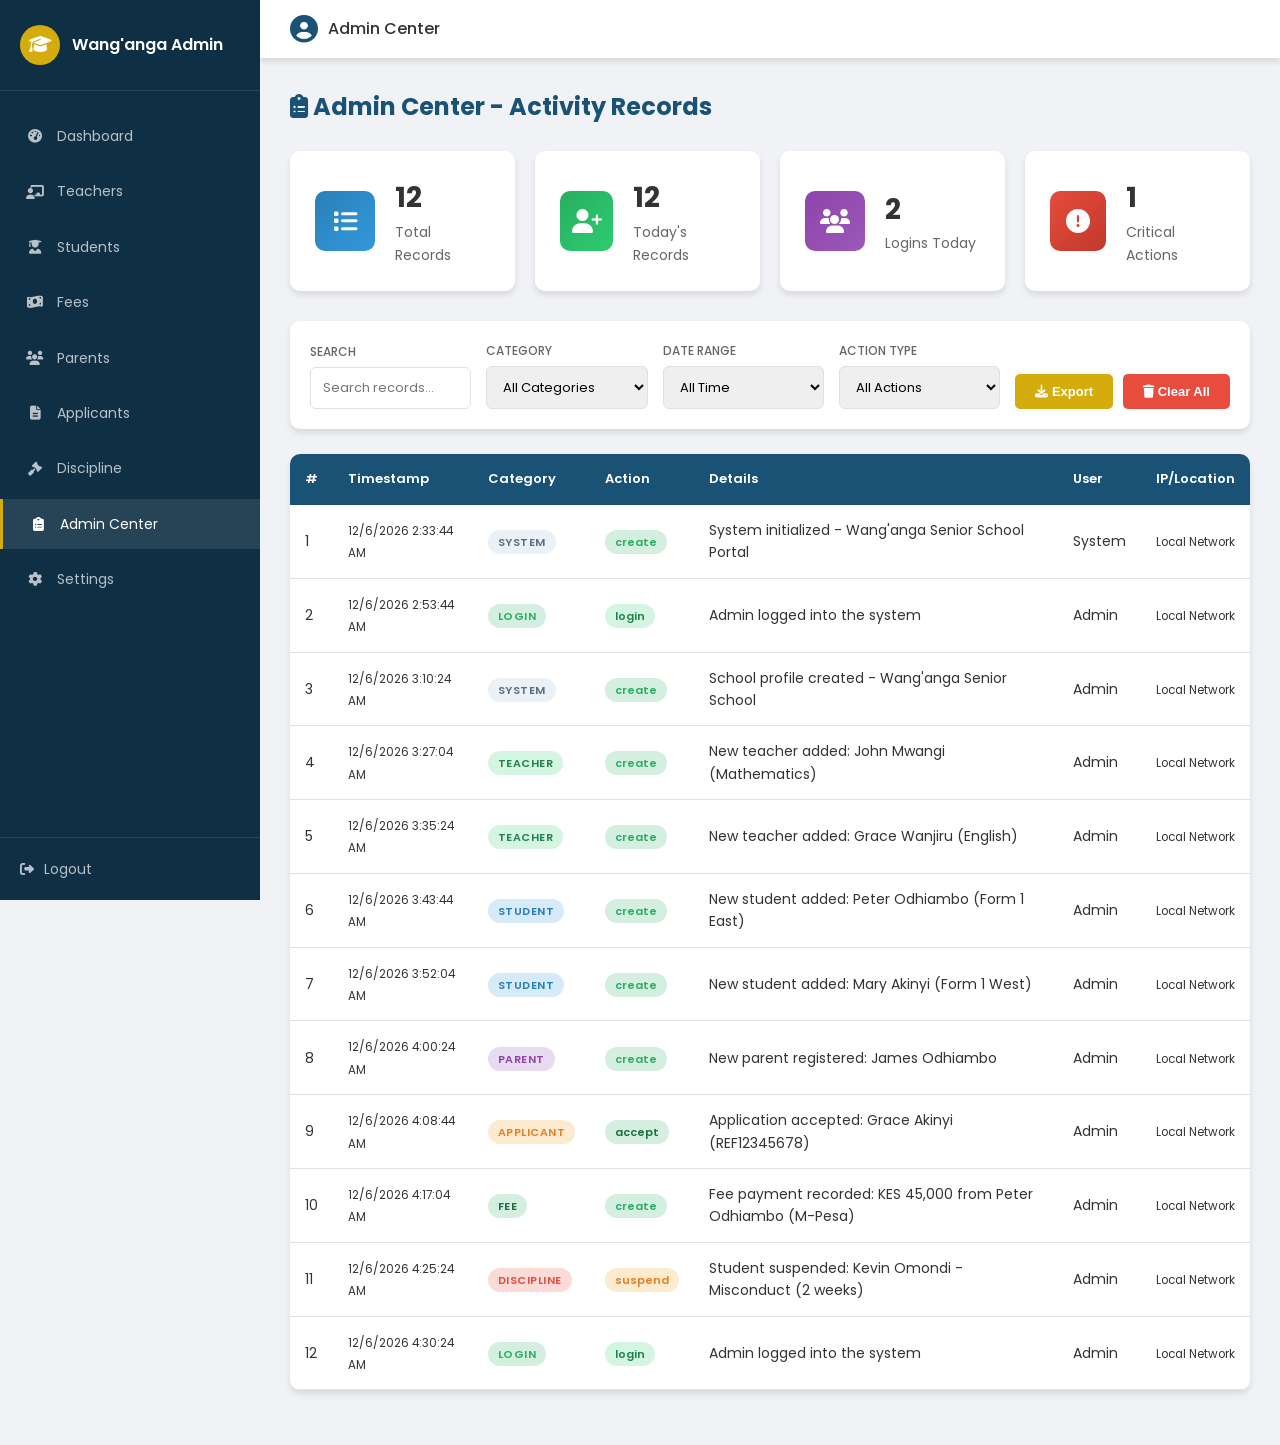
==== commit 1d74e1e9: "Change alumni names to Luo names from Kenya" ====
--- a/admin-center.html
+++ b/admin-center.html
@@ -183,9 +183,9 @@
                 { category: 'student', action: 'create', details: 'New student added: Peter Odhiambo (Form 1 East)', user: 'Admin', time: -3000000 },
                 { category: 'student', action: 'create', details: 'New student added: Mary Akinyi (Form 1 West)', user: 'Admin', time: -2500000 },
                 { category: 'parent', action: 'create', details: 'New parent registered: James Odhiambo', user: 'Admin', time: -2000000 },
-                { category: 'applicant', action: 'accept', details: 'Application accepted: Sarah Wanjiku (REF12345678)', user: 'Admin', time: -1500000 },
+                { category: 'applicant', action: 'accept', details: 'Application accepted: Grace Akinyi (REF12345678)', user: 'Admin', time: -1500000 },
                 { category: 'fee', action: 'create', details: 'Fee payment recorded: KES 45,000 from Peter Odhiambo (M-Pesa)', user: 'Admin', time: -1000000 },
-                { category: 'discipline', action: 'suspend', details: 'Student suspended: David Kiprop - Misconduct (2 weeks)', user: 'Admin', time: -500000 },
+                { category: 'discipline', action: 'suspend', details: 'Student suspended: Kevin Omondi - Misconduct (2 weeks)', user: 'Admin', time: -500000 },
                 { category: 'login', action: 'login', details: 'Admin logged into the system', user: 'Admin', time: -200000 },
             ];
 
